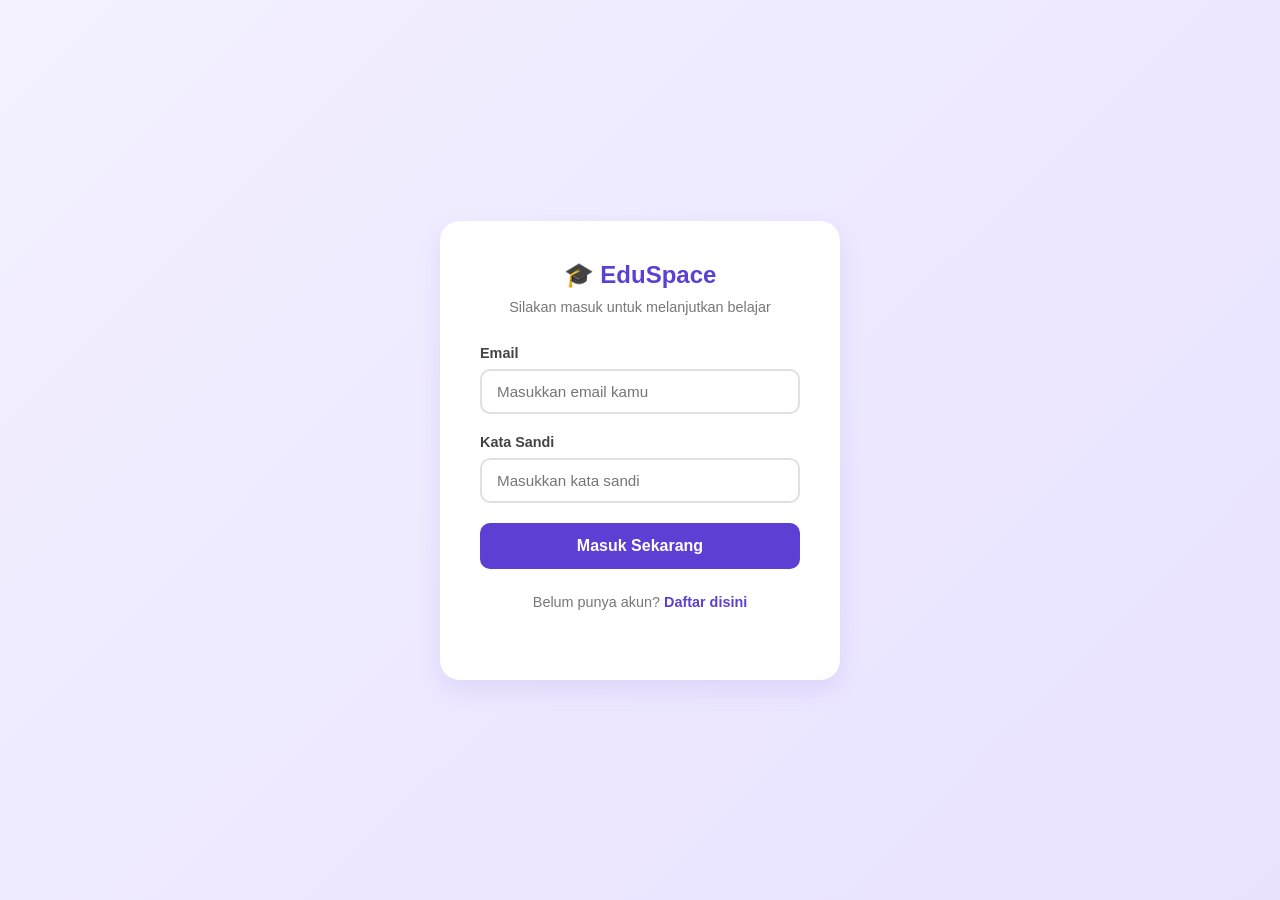
==== login.html @ 8099bd22 "menambahkan halaman landing dan login" ====
<!DOCTYPE html>
<html lang="id">
<head>
    <meta charset="UTF-8">
    <meta name="viewport" content="width=device-width, initial-scale=1.0">
    <title>Masuk ke EduSpace</title>
    <style>
        * {
            margin: 0;
            padding: 0;
            box-sizing: border-box;
            font-family: 'Segoe UI', Tahoma, Geneva, Verdana, sans-serif;
        }

        body {
            background: linear-gradient(135deg, #f3f0ff, #e8e2ff);
            height: 100vh;
            display: flex;
            justify-content: center;
            align-items: center;
            padding: 20px;
        }

        .login-container {
            background-color: #ffffff;
            padding: 40px;
            border-radius: 20px;
            box-shadow: 0 10px 25px rgba(93, 63, 211, 0.1);
            width: 100%;
            max-width: 400px;
            text-align: center;
        }

        .login-container h2 {
            color: #5d3fd3;
            margin-bottom: 10px;
            font-weight: 700;
        }

        .login-container p {
            color: #777;
            font-size: 0.9rem;
            margin-bottom: 30px;
        }

        .form-group {
            text-align: left;
            margin-bottom: 20px;
        }

        .form-group label {
            display: block;
            margin-bottom: 8px;
            color: #444;
            font-size: 0.9rem;
            font-weight: 600;
        }

        .form-group input {
            width: 100%;
            padding: 12px 15px;
            border: 2px solid #e0e0e0;
            border-radius: 10px;
            outline: none;
            font-size: 0.95rem;
            transition: border-color 0.3s;
        }

        .form-group input:focus {
            border-color: #5d3fd3;
        }

        .btn-submit {
            width: 100%;
            background-color: #5d3fd3;
            color: white;
            border: none;
            padding: 14px;
            border-radius: 10px;
            font-size: 1rem;
            font-weight: bold;
            cursor: pointer;
            transition: background 0.3s;
            margin-top: 10px;
            display: block;
            text-decoration: none;
        }

        .btn-submit:hover {
            background-color: #4b32b3;
        }

        .footer-links {
            margin-top: 25px;
            font-size: 0.85rem;
            color: #666;
        }

        .footer-links a {
            color: #5d3fd3;
            text-decoration: none;
            font-weight: 600;
        }

        .footer-links a:hover {
            text-decoration: underline;
        }
    </style>
</head>
<body>

    <div class="login-container">
        <h2>🎓 EduSpace</h2>
        <p>Silakan masuk untuk melanjutkan belajar</p>
        
        <form action="main.html">
            <div class="form-group">
                <label for="email">Email</label>
                <input type="email" id="email" placeholder="Masukkan email kamu" required>
            </div>
            
            <div class="form-group">
                <label for="password">Kata Sandi</label>
                <input type="password" id="password" placeholder="Masukkan kata sandi" required>
            </div>

            <button type="submit" class="btn-submit">Masuk Sekarang</button>
        </form>

        <div class="footer-links">
            <p>Belum punya akun? <a href="#">Daftar disini</a></p>
        </div>
    </div>

</body>
</html>
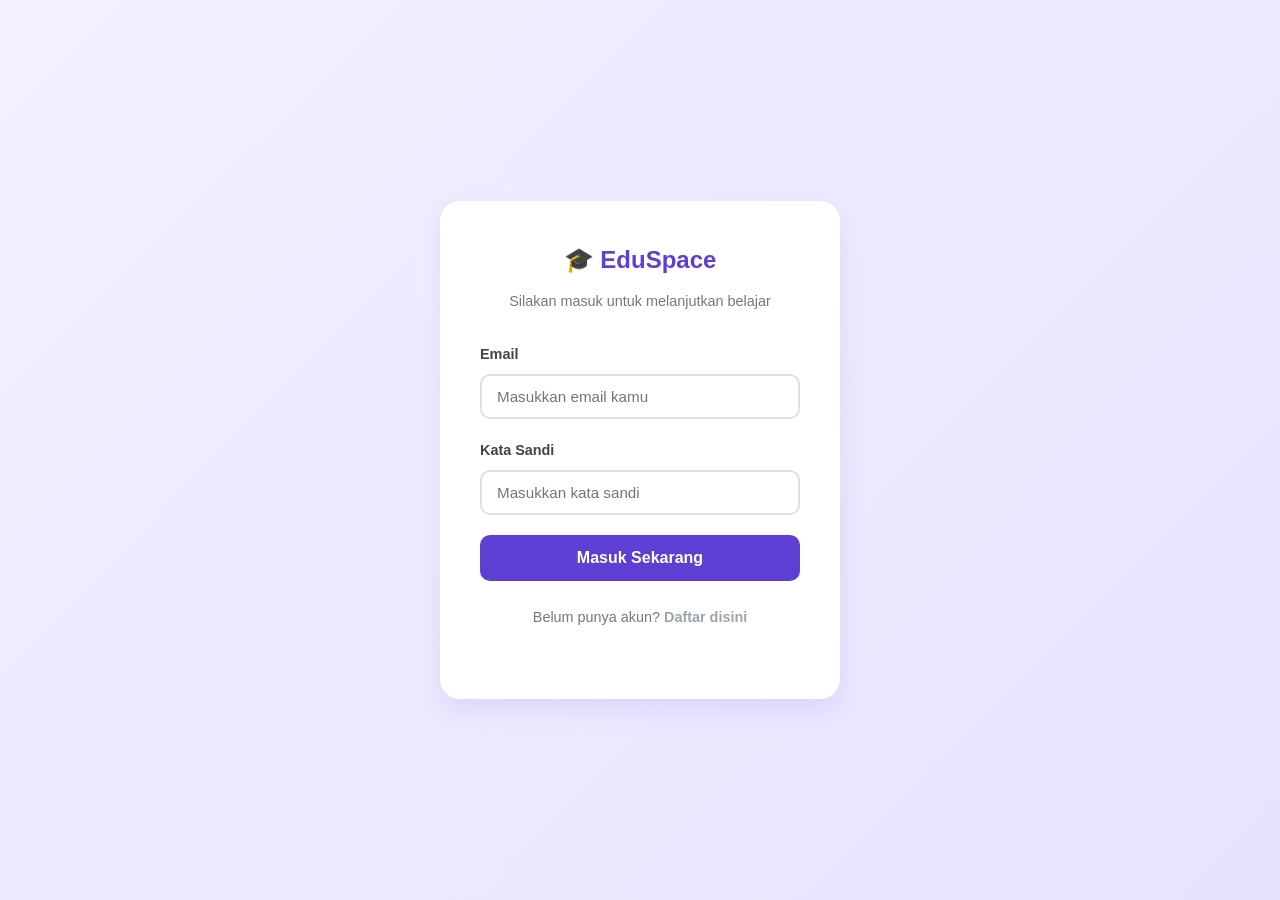
==== commit d9729b33: "ngeluarin css & rename class" ====
--- a/login.html
+++ b/login.html
@@ -4,110 +4,9 @@
     <meta charset="UTF-8">
     <meta name="viewport" content="width=device-width, initial-scale=1.0">
     <title>Masuk ke EduSpace</title>
-    <style>
-        * {
-            margin: 0;
-            padding: 0;
-            box-sizing: border-box;
-            font-family: 'Segoe UI', Tahoma, Geneva, Verdana, sans-serif;
-        }
-
-        body {
-            background: linear-gradient(135deg, #f3f0ff, #e8e2ff);
-            height: 100vh;
-            display: flex;
-            justify-content: center;
-            align-items: center;
-            padding: 20px;
-        }
-
-        .login-container {
-            background-color: #ffffff;
-            padding: 40px;
-            border-radius: 20px;
-            box-shadow: 0 10px 25px rgba(93, 63, 211, 0.1);
-            width: 100%;
-            max-width: 400px;
-            text-align: center;
-        }
-
-        .login-container h2 {
-            color: #5d3fd3;
-            margin-bottom: 10px;
-            font-weight: 700;
-        }
-
-        .login-container p {
-            color: #777;
-            font-size: 0.9rem;
-            margin-bottom: 30px;
-        }
-
-        .form-group {
-            text-align: left;
-            margin-bottom: 20px;
-        }
-
-        .form-group label {
-            display: block;
-            margin-bottom: 8px;
-            color: #444;
-            font-size: 0.9rem;
-            font-weight: 600;
-        }
-
-        .form-group input {
-            width: 100%;
-            padding: 12px 15px;
-            border: 2px solid #e0e0e0;
-            border-radius: 10px;
-            outline: none;
-            font-size: 0.95rem;
-            transition: border-color 0.3s;
-        }
-
-        .form-group input:focus {
-            border-color: #5d3fd3;
-        }
-
-        .btn-submit {
-            width: 100%;
-            background-color: #5d3fd3;
-            color: white;
-            border: none;
-            padding: 14px;
-            border-radius: 10px;
-            font-size: 1rem;
-            font-weight: bold;
-            cursor: pointer;
-            transition: background 0.3s;
-            margin-top: 10px;
-            display: block;
-            text-decoration: none;
-        }
-
-        .btn-submit:hover {
-            background-color: #4b32b3;
-        }
-
-        .footer-links {
-            margin-top: 25px;
-            font-size: 0.85rem;
-            color: #666;
-        }
-
-        .footer-links a {
-            color: #5d3fd3;
-            text-decoration: none;
-            font-weight: 600;
-        }
-
-        .footer-links a:hover {
-            text-decoration: underline;
-        }
-    </style>
+    <link rel="stylesheet" href="style.css">
 </head>
-<body>
+<body class="login-page-body">
 
     <div class="login-container">
         <h2>🎓 EduSpace</h2>
@@ -132,5 +31,6 @@
         </div>
     </div>
 
+    <script src="index.js"></script>
 </body>
 </html>
--- a/style.css
+++ b/style.css
@@ -0,0 +1,1062 @@
+/* ==========================================
+   GLOBAL RESET & VARIABLES
+   ========================================== */
+* {
+    margin: 0;
+    padding: 0;
+    box-sizing: border-box;
+}
+
+:root {
+    --primary: #4F46E5;
+    --primary-dark: #4338CA;
+    --secondary: #10B981;
+    --accent: #F59E0B;
+    --dark: #1F2937;
+    --light: #F9FAFB;
+    --gray: #6B7280;
+    --gradient: linear-gradient(135deg, #4F46E5 0%, #7C3AED 100%);
+}
+
+html {
+    scroll-behavior: smooth;
+}
+
+body {
+    font-family: 'Poppins', sans-serif;
+    line-height: 1.6;
+    color: var(--dark);
+    overflow-x: hidden;
+    background-color: #f8f9fa;
+}
+
+/* ==========================================
+   LANDING PAGE STYLES (index.html)
+   ========================================== */
+.landing-nav {
+    display: flex;
+    justify-content: space-between;
+    align-items: center;
+    padding: 20px 8%;
+    background-color: #ffffff;
+    box-shadow: 0 2px 10px rgba(0, 0, 0, 0.05);
+}
+
+.landing-logo {
+    font-size: 24px;
+    font-weight: bold;
+    color: #5d3fd3;
+    display: flex;
+    align-items: center;
+    gap: 10px;
+    text-decoration: none;
+}
+
+.btn-login-landing {
+    background-color: #5d3fd3;
+    color: white;
+    padding: 10px 25px;
+    border-radius: 25px;
+    text-decoration: none;
+    font-weight: 600;
+    transition: background 0.3s;
+}
+
+.btn-login-landing:hover {
+    background-color: #4b32b3;
+}
+
+.landing-hero {
+    background: linear-gradient(135deg, #7a5cf0, #5d3fd3);
+    color: white;
+    text-align: center;
+    padding: 80px 20px;
+    border-bottom-left-radius: 50px;
+    border-bottom-right-radius: 50px;
+}
+
+.landing-hero h1 {
+    font-size: 3rem;
+    margin-bottom: 20px;
+    font-weight: 700;
+}
+
+.landing-hero p {
+    font-size: 1.2rem;
+    margin-bottom: 35px;
+    opacity: 0.9;
+    max-width: 600px;
+    margin-left: auto;
+    margin-right: auto;
+}
+
+.btn-cta-landing {
+    background-color: #ffffff;
+    color: #5d3fd3;
+    padding: 15px 40px;
+    border-radius: 30px;
+    text-decoration: none;
+    font-weight: bold;
+    font-size: 1.1rem;
+    box-shadow: 0 4px 15px rgba(0, 0, 0, 0.15);
+    transition: transform 0.2s, box-shadow 0.2s;
+    display: inline-block;
+}
+
+.btn-cta-landing:hover {
+    transform: translateY(-2px);
+    box-shadow: 0 6px 20px rgba(0, 0, 0, 0.2);
+}
+
+.landing-features {
+    padding: 50px 8%;
+    text-align: center;
+}
+
+.landing-features h2 {
+    color: #5d3fd3;
+    margin-bottom: 30px;
+    font-size: 1.8rem;
+}
+
+.landing-grid {
+    display: grid;
+    grid-template-columns: repeat(auto-fit, minmax(250px, 1fr));
+    gap: 30px;
+}
+
+.landing-card {
+    background: white;
+    padding: 25px;
+    border-radius: 15px;
+    box-shadow: 0 5px 15px rgba(0,0,0,0.05);
+    text-align: left;
+}
+
+.landing-card h3 {
+    color: #333;
+    margin-bottom: 10px;
+}
+
+.landing-card p {
+    color: #666;
+    font-size: 0.95rem;
+    line-height: 1.5;
+}
+
+
+/* ==========================================
+   LOGIN PAGE STYLES (login.html)
+   ========================================== */
+body.login-page-body {
+    background: linear-gradient(135deg, #f3f0ff, #e8e2ff);
+    height: 100vh;
+    display: flex;
+    justify-content: center;
+    align-items: center;
+    padding: 20px;
+}
+
+.login-container {
+    background-color: #ffffff;
+    padding: 40px;
+    border-radius: 20px;
+    box-shadow: 0 10px 25px rgba(93, 63, 211, 0.1);
+    width: 100%;
+    max-width: 400px;
+    text-align: center;
+}
+
+.login-container h2 {
+    color: #5d3fd3;
+    margin-bottom: 10px;
+    font-weight: 700;
+}
+
+.login-container p {
+    color: #777;
+    font-size: 0.9rem;
+    margin-bottom: 30px;
+}
+
+.login-container .form-group {
+    text-align: left;
+    margin-bottom: 20px;
+}
+
+.login-container .form-group label {
+    display: block;
+    margin-bottom: 8px;
+    color: #444;
+    font-size: 0.9rem;
+    font-weight: 600;
+}
+
+.login-container .form-group input {
+    width: 100%;
+    padding: 12px 15px;
+    border: 2px solid #e0e0e0;
+    border-radius: 10px;
+    outline: none;
+    font-size: 0.95rem;
+    transition: border-color 0.3s;
+}
+
+.login-container .form-group input:focus {
+    border-color: #5d3fd3;
+}
+
+.btn-submit {
+    width: 100%;
+    background-color: #5d3fd3;
+    color: white;
+    border: none;
+    padding: 14px;
+    border-radius: 10px;
+    font-size: 1rem;
+    font-weight: bold;
+    cursor: pointer;
+    transition: background 0.3s;
+    margin-top: 10px;
+    display: block;
+    text-decoration: none;
+}
+
+.btn-submit:hover {
+    background-color: #4b32b3;
+}
+
+.footer-links {
+    margin-top: 25px;
+    font-size: 0.85rem;
+    color: #666;
+}
+
+.footer-links a {
+    color: #5d3fd3;
+    text-decoration: none;
+    font-weight: 600;
+}
+
+.footer-links a:hover {
+    text-decoration: underline;
+}
+
+
+/* ==========================================
+   MAIN DASHBOARD STYLES (main.html)
+   ========================================== */
+.navbar {
+    position: fixed;
+    top: 0;
+    left: 0;
+    right: 0;
+    background: rgba(255, 255, 255, 0.95);
+    backdrop-filter: blur(10px);
+    padding: 1rem 5%;
+    display: flex;
+    justify-content: space-between;
+    align-items: center;
+    z-index: 1000;
+    box-shadow: 0 2px 20px rgba(0, 0, 0, 0.1);
+    transition: all 0.3s ease;
+}
+
+.logo {
+    font-size: 1.8rem;
+    font-weight: 700;
+    color: var(--primary);
+    text-decoration: none;
+    display: flex;
+    align-items: center;
+    gap: 0.5rem;
+}
+
+.logo i {
+    font-size: 2rem;
+}
+
+.nav-links {
+    display: flex;
+    list-style: none;
+    gap: 2rem;
+}
+
+.nav-links a {
+    text-decoration: none;
+    color: var(--dark);
+    font-weight: 500;
+    transition: color 0.3s;
+    position: relative;
+}
+
+.nav-links a::after {
+    content: '';
+    position: absolute;
+    bottom: -5px;
+    left: 0;
+    width: 0;
+    height: 2px;
+    background: var(--primary);
+    transition: width 0.3s;
+}
+
+.nav-links a:hover::after {
+    width: 100%;
+}
+
+.nav-links a:hover {
+    color: var(--primary);
+}
+
+.hamburger {
+    display: none;
+    flex-direction: column;
+    cursor: pointer;
+    gap: 5px;
+}
+
+.hamburger span {
+    width: 25px;
+    height: 3px;
+    background: var(--dark);
+    transition: all 0.3s;
+}
+
+.hero {
+    min-height: 100vh;
+    display: flex;
+    align-items: center;
+    justify-content: center;
+    background: var(--gradient);
+    position: relative;
+    overflow: hidden;
+    padding: 100px 5% 50px;
+}
+
+.hero::before {
+    content: '';
+    position: absolute;
+    top: -50%;
+    right: -20%;
+    width: 800px;
+    height: 800px;
+    background: rgba(255, 255, 255, 0.1);
+    border-radius: 50%;
+}
+
+.hero::after {
+    content: '';
+    position: absolute;
+    bottom: -30%;
+    left: -10%;
+    width: 600px;
+    height: 600px;
+    background: rgba(255, 255, 255, 0.05);
+    border-radius: 50%;
+}
+
+.hero-content {
+    text-align: center;
+    color: white;
+    position: relative;
+    z-index: 1;
+    max-width: 800px;
+}
+
+.hero h1 {
+    font-size: 3.5rem;
+    font-weight: 700;
+    margin-bottom: 1.5rem;
+    animation: fadeInUp 1s ease;
+}
+
+.hero p {
+    font-size: 1.3rem;
+    margin-bottom: 2.5rem;
+    opacity: 0.9;
+    animation: fadeInUp 1s ease 0.2s both;
+}
+
+.btn {
+    display: inline-block;
+    padding: 1rem 2.5rem;
+    border-radius: 50px;
+    text-decoration: none;
+    font-weight: 600;
+    transition: all 0.3s;
+    cursor: pointer;
+    border: none;
+    font-size: 1rem;
+}
+
+.btn-primary {
+    background: white;
+    color: var(--primary);
+    box-shadow: 0 10px 30px rgba(0, 0, 0, 0.2);
+}
+
+.btn-primary:hover {
+    transform: translateY(-3px);
+    box-shadow: 0 15px 40px rgba(0, 0, 0, 0.3);
+}
+
+.btn-secondary {
+    background: var(--primary);
+    color: white;
+}
+
+.btn-secondary:hover {
+    background: var(--primary-dark);
+    transform: translateY(-3px);
+}
+
+.floating-icons {
+    position: absolute;
+    width: 100%;
+    height: 100%;
+    top: 0;
+    left: 0;
+    overflow: hidden;
+    z-index: 0;
+}
+
+.floating-icons i {
+    position: absolute;
+    font-size: 2rem;
+    color: rgba(255, 255, 255, 0.15);
+    animation: float 6s ease-in-out infinite;
+}
+
+.floating-icons i:nth-child(1) { top: 20%; left: 10%; animation-delay: 0s; }
+.floating-icons i:nth-child(2) { top: 60%; left: 5%; animation-delay: 1s; }
+.floating-icons i:nth-child(3) { top: 30%; right: 10%; animation-delay: 2s; }
+.floating-icons i:nth-child(4) { top: 70%; right: 15%; animation-delay: 3s; }
+.floating-icons i:nth-child(5) { top: 15%; right: 30%; animation-delay: 4s; }
+.floating-icons i:nth-child(6) { bottom: 20%; left: 20%; animation-delay: 5s; }
+
+@keyframes float {
+    0%, 100% { transform: translateY(0px) rotate(0deg); }
+    50% { transform: translateY(-20px) rotate(10deg); }
+}
+
+@keyframes fadeInUp {
+    from {
+        opacity: 0;
+        transform: translateY(30px);
+    }
+    to {
+        opacity: 1;
+        transform: translateY(0);
+    }
+}
+
+section {
+    padding: 100px 5%;
+}
+
+.section-title {
+    text-align: center;
+    margin-bottom: 4rem;
+}
+
+.section-title h2 {
+    font-size: 2.5rem;
+    color: var(--dark);
+    margin-bottom: 1rem;
+    position: relative;
+    display: inline-block;
+}
+
+.section-title h2::after {
+    content: '';
+    position: absolute;
+    bottom: -10px;
+    left: 50%;
+    transform: translateX(-50%);
+    width: 60px;
+    height: 4px;
+    background: var(--primary);
+    border-radius: 2px;
+}
+
+.section-title p {
+    color: var(--gray);
+    font-size: 1.1rem;
+    max-width: 600px;
+    margin: 0 auto;
+}
+
+.about {
+    background: var(--light);
+}
+
+.about-container {
+    display: grid;
+    grid-template-columns: 1fr 1fr;
+    gap: 4rem;
+    align-items: center;
+    max-width: 1200px;
+    margin: 0 auto;
+}
+
+.about-image {
+    position: relative;
+}
+
+.about-image img {
+    width: 100%;
+    border-radius: 20px;
+    box-shadow: 0 20px 50px rgba(0, 0, 0, 0.1);
+}
+
+.about-image::before {
+    content: '';
+    position: absolute;
+    top: -20px;
+    left: -20px;
+    width: 100%;
+    height: 100%;
+    border: 3px solid var(--primary);
+    border-radius: 20px;
+    z-index: -1;
+}
+
+.about-content h3 {
+    font-size: 2rem;
+    color: var(--dark);
+    margin-bottom: 1.5rem;
+}
+
+.about-content p {
+    color: var(--gray);
+    margin-bottom: 1.5rem;
+    line-height: 1.8;
+}
+
+.vision-mission {
+    display: grid;
+    grid-template-columns: 1fr 1fr;
+    gap: 1.5rem;
+    margin-top: 2rem;
+}
+
+.vm-card {
+    background: white;
+    padding: 1.5rem;
+    border-radius: 15px;
+    box-shadow: 0 5px 20px rgba(0, 0, 0, 0.05);
+}
+
+.vm-card h4 {
+    color: var(--primary);
+    margin-bottom: 0.5rem;
+    display: flex;
+    align-items: center;
+    gap: 0.5rem;
+}
+
+.vm-card p {
+    color: var(--gray);
+    font-size: 0.95rem;
+    margin-bottom: 0;
+}
+
+.courses {
+    background: white;
+}
+
+.courses-grid {
+    display: grid;
+    grid-template-columns: repeat(auto-fit, minmax(280px, 1fr));
+    gap: 2rem;
+    max-width: 1200px;
+    margin: 0 auto;
+}
+
+.course-card {
+    background: white;
+    border-radius: 20px;
+    overflow: hidden;
+    box-shadow: 0 10px 40px rgba(0, 0, 0, 0.1);
+    transition: all 0.3s;
+    position: relative;
+}
+
+.course-card:hover {
+    transform: translateY(-10px);
+    box-shadow: 0 20px 50px rgba(0, 0, 0, 0.15);
+}
+
+.course-icon {
+    height: 180px;
+    display: flex;
+    align-items: center;
+    justify-content: center;
+    font-size: 4rem;
+    color: white;
+}
+
+.course-card:nth-child(1) .course-icon { background: linear-gradient(135deg, #667eea 0%, #764ba2 100%); }
+.course-card:nth-child(2) .course-icon { background: linear-gradient(135deg, #f093fb 0%, #f5576c 100%); }
+.course-card:nth-child(3) .course-icon { background: linear-gradient(135deg, #4facfe 0%, #00f2fe 100%); }
+.course-card:nth-child(4) .course-icon { background: linear-gradient(135deg, #43e97b 0%, #38f9d7 100%); }
+
+.course-content {
+    padding: 1.5rem;
+}
+
+.course-content h3 {
+    font-size: 1.3rem;
+    color: var(--dark);
+    margin-bottom: 0.5rem;
+}
+
+.course-content p {
+    color: var(--gray);
+    font-size: 0.95rem;
+    margin-bottom: 1rem;
+}
+
+.course-meta {
+    display: flex;
+    justify-content: space-between;
+    align-items: center;
+    padding-top: 1rem;
+    border-top: 1px solid #eee;
+}
+
+.course-meta span {
+    display: flex;
+    align-items: center;
+    gap: 0.3rem;
+    color: var(--gray);
+    font-size: 0.85rem;
+}
+
+.course-meta i {
+    color: var(--accent);
+}
+
+.tutors {
+    background: var(--light);
+}
+
+.tutors-grid {
+    display: grid;
+    grid-template-columns: repeat(auto-fit, minmax(280px, 1fr));
+    gap: 2rem;
+    max-width: 1200px;
+    margin: 0 auto;
+}
+
+.tutor-card {
+    background: white;
+    border-radius: 20px;
+    padding: 2rem;
+    text-align: center;
+    box-shadow: 0 10px 40px rgba(0, 0, 0, 0.05);
+    transition: all 0.3s;
+}
+
+.tutor-card:hover {
+    transform: translateY(-10px);
+    box-shadow: 0 20px 50px rgba(0, 0, 0, 0.1);
+}
+
+.tutor-image {
+    width: 120px;
+    height: 120px;
+    border-radius: 50%;
+    margin: 0 auto 1.5rem;
+    overflow: hidden;
+    border: 4px solid var(--primary);
+    padding: 4px;
+}
+
+.tutor-image img {
+    width: 100%;
+    height: 100%;
+    object-fit: cover;
+    border-radius: 50%;
+}
+
+.tutor-card h3 {
+    font-size: 1.2rem;
+    color: var(--dark);
+    margin-bottom: 0.3rem;
+}
+
+.tutor-card .specialty {
+    color: var(--primary);
+    font-weight: 500;
+    font-size: 0.9rem;
+    margin-bottom: 1rem;
+}
+
+.tutor-card p {
+    color: var(--gray);
+    font-size: 0.9rem;
+    margin-bottom: 1.5rem;
+}
+
+.tutor-social {
+    display: flex;
+    justify-content: center;
+    gap: 1rem;
+}
+
+.tutor-social a {
+    width: 40px;
+    height: 40px;
+    border-radius: 50%;
+    background: var(--light);
+    display: flex;
+    align-items: center;
+    justify-content: center;
+    color: var(--gray);
+    transition: all 0.3s;
+}
+
+.tutor-social a:hover {
+    background: var(--primary);
+    color: white;
+}
+
+.testimonials {
+    background: var(--gradient);
+    color: white;
+}
+
+.testimonials .section-title h2 {
+    color: white;
+}
+
+.testimonials .section-title h2::after {
+    background: white;
+}
+
+.testimonials .section-title p {
+    color: rgba(255, 255, 255, 0.8);
+}
+
+.testimonials-grid {
+    display: grid;
+    grid-template-columns: repeat(auto-fit, minmax(350px, 1fr));
+    gap: 2rem;
+    max-width: 1200px;
+    margin: 0 auto;
+}
+
+.testimonial-card {
+    background: rgba(255, 255, 255, 0.1);
+    backdrop-filter: blur(10px);
+    border-radius: 20px;
+    padding: 2rem;
+    position: relative;
+}
+
+.testimonial-card::before {
+    content: '"';
+    position: absolute;
+    top: 20px;
+    left: 20px;
+    font-size: 5rem;
+    color: rgba(255, 255, 255, 0.2);
+    font-family: Georgia, serif;
+    line-height: 1;
+}
+
+.testimonial-content {
+    position: relative;
+    z-index: 1;
+}
+
+.testimonial-content p {
+    font-size: 1rem;
+    line-height: 1.8;
+    margin-bottom: 1.5rem;
+    font-style: italic;
+}
+
+.testimonial-author {
+    display: flex;
+    align-items: center;
+    gap: 1rem;
+}
+
+.testimonial-author img {
+    width: 50px;
+    height: 50px;
+    border-radius: 50%;
+    object-fit: cover;
+}
+
+.testimonial-author .author-info h4 {
+    font-size: 1rem;
+    margin-bottom: 0.2rem;
+}
+
+.testimonial-author .author-info span {
+    font-size: 0.85rem;
+    opacity: 0.8;
+}
+
+.stars {
+    color: var(--accent);
+    margin-bottom: 1rem;
+}
+
+.contact {
+    background: white;
+}
+
+.contact-container {
+    display: grid;
+    grid-template-columns: 1fr 1fr;
+    gap: 4rem;
+    max-width: 1200px;
+    margin: 0 auto;
+}
+
+.contact-info h3 {
+    font-size: 1.8rem;
+    color: var(--dark);
+    margin-bottom: 1.5rem;
+}
+
+.contact-info p {
+    color: var(--gray);
+    margin-bottom: 2rem;
+}
+
+.contact-item {
+    display: flex;
+    align-items: flex-start;
+    gap: 1rem;
+    margin-bottom: 1.5rem;
+}
+
+.contact-item i {
+    width: 50px;
+    height: 50px;
+    background: var(--light);
+    border-radius: 50%;
+    display: flex;
+    align-items: center;
+    justify-content: center;
+    color: var(--primary);
+    font-size: 1.2rem;
+    flex-shrink: 0;
+}
+
+.contact-item-content h4 {
+    color: var(--dark);
+    margin-bottom: 0.3rem;
+}
+
+.contact-item-content p, 
+.contact-item-content a {
+    color: var(--gray);
+    text-decoration: none;
+    transition: color 0.3s;
+}
+
+.contact-item-content a:hover {
+    color: var(--primary);
+}
+
+.contact-form {
+    background: var(--light);
+    padding: 2.5rem;
+    border-radius: 20px;
+}
+
+.form-group {
+    margin-bottom: 1.5rem;
+}
+
+.form-group label {
+    display: block;
+    margin-bottom: 0.5rem;
+    color: var(--dark);
+    font-weight: 500;
+}
+
+.form-group input,
+.form-group textarea {
+    width: 100%;
+    padding: 1rem;
+    border: 2px solid #e5e7eb;
+    border-radius: 10px;
+    font-family: inherit;
+    font-size: 1rem;
+    transition: border-color 0.3s;
+}
+
+.form-group input:focus,
+.form-group textarea:focus {
+    outline: none;
+    border-color: var(--primary);
+}
+
+.form-group textarea {
+    resize: vertical;
+    min-height: 120px;
+}
+
+footer {
+    background: var(--dark);
+    color: white;
+    padding: 4rem 5% 2rem;
+}
+
+.footer-container {
+    display: grid;
+    grid-template-columns: 2fr 1fr 1fr 1fr;
+    gap: 3rem;
+    max-width: 1200px;
+    margin: 0 auto;
+}
+
+.footer-about h3 {
+    font-size: 1.5rem;
+    margin-bottom: 1rem;
+    display: flex;
+    align-items: center;
+    gap: 0.5rem;
+}
+
+.footer-about p {
+    color: #9CA3AF;
+    line-height: 1.8;
+}
+
+.footer-links h4 {
+    font-size: 1.1rem;
+    margin-bottom: 1.5rem;
+}
+
+.footer-links ul {
+    list-style: none;
+}
+
+.footer-links li {
+    margin-bottom: 0.8rem;
+}
+
+.footer-links a {
+    color: #9CA3AF;
+    text-decoration: none;
+    transition: color 0.3s;
+}
+
+.footer-links a:hover {
+    color: var(--primary);
+}
+
+.footer-social {
+    display: flex;
+    gap: 1rem;
+    margin-top: 1.5rem;
+}
+
+.footer-social a {
+    width: 45px;
+    height: 45px;
+    border-radius: 50%;
+    background: rgba(255, 255, 255, 0.1);
+    display: flex;
+    align-items: center;
+    justify-content: center;
+    color: white;
+    transition: all 0.3s;
+}
+
+.footer-social a:hover {
+    background: var(--primary);
+    transform: translateY(-3px);
+}
+
+.footer-bottom {
+    text-align: center;
+    padding-top: 2rem;
+    margin-top: 3rem;
+    border-top: 1px solid rgba(255, 255, 255, 0.1);
+    color: #9CA3AF;
+}
+
+.stats {
+    background: white;
+    padding: 50px 5%;
+}
+
+.stats-container {
+    display: grid;
+    grid-template-columns: repeat(4, 1fr);
+    gap: 2rem;
+    max-width: 1000px;
+    margin: 0 auto;
+}
+
+.stat-item {
+    text-align: center;
+}
+
+.stat-item i {
+    font-size: 2.5rem;
+    color: var(--primary);
+    margin-bottom: 1rem;
+}
+
+.stat-item h3 {
+    font-size: 2.5rem;
+    color: var(--dark);
+    margin-bottom: 0.5rem;
+}
+
+.stat-item p {
+    color: var(--gray);
+}
+
+/* ==========================================
+   RESPONSIVE LAYOUT MEDIA QUERIES
+   ========================================== */
+@media (max-width: 992px) {
+    .about-container, .contact-container { grid-template-columns: 1fr; }
+    .about-image { order: -1; }
+    .footer-container { grid-template-columns: 1fr 1fr; }
+    .stats-container { grid-template-columns: repeat(2, 1fr); }
+}
+
+@media (max-width: 768px) {
+    .nav-links {
+        position: fixed;
+        top: 70px;
+        left: 0;
+        right: 0;
+        background: white;
+        flex-direction: column;
+        padding: 2rem;
+        gap: 1.5rem;
+        transform: translateX(-100%);
+        transition: transform 0.3s;
+        box-shadow: 0 10px 30px rgba(0, 0, 0, 0.1);
+    }
+    .nav-links.active { transform: translateX(0); }
+    .hamburger { display: flex; }
+    .hero h1, .landing-hero h1 { font-size: 2.5rem; }
+    .hero p, .landing-hero p { font-size: 1.1rem; }
+    .section-title h2 { font-size: 2rem; }
+    .vision-mission, .testimonials-grid { grid-template-columns: 1fr; }
+    .footer-container { grid-template-columns: 1fr; text-align: center; }
+    .footer-social { justify-content: center; }
+    .stats-container { grid-template-columns: 1fr 1fr; gap: 1.5rem; }
+    .stat-item h3 { font-size: 2rem; }
+}
+
+@media (max-width: 480px) {
+    .hero h1, .landing-hero h1 { font-size: 2rem; }
+    section { padding: 60px 5%; }
+    .courses-grid, .tutors-grid, .landing-grid { grid-template-columns: 1fr; }
+}
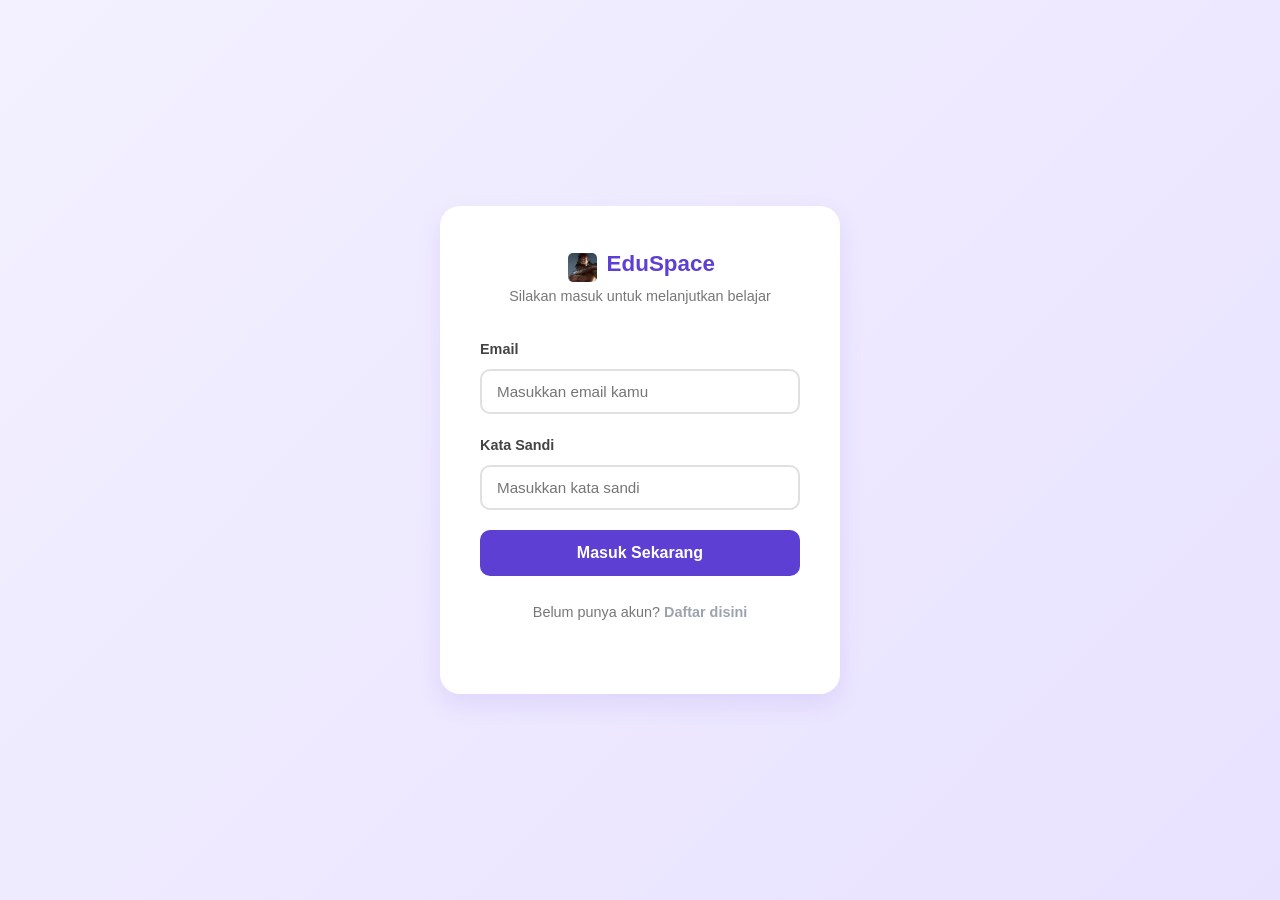
==== commit 5debed33: "ngerapiin code" ====
--- a/login.html
+++ b/login.html
@@ -8,8 +8,13 @@
 </head>
 <body class="login-page-body">
 
+    <div id="loader-wrapper">
+        <div class="loader"></div>
+    </div>
+    
     <div class="login-container">
-        <h2>🎓 EduSpace</h2>
+        <img src="logo.jpeg" class="logo-img">
+        <span class="logo-text">EduSpace</span>
         <p>Silakan masuk untuk melanjutkan belajar</p>
         
         <form action="main.html">
--- a/style.css
+++ b/style.css
@@ -1,6 +1,3 @@
-/* ==========================================
-   GLOBAL RESET & VARIABLES
-   ========================================== */
 * {
     margin: 0;
     padding: 0;
@@ -30,16 +27,52 @@
     background-color: #f8f9fa;
 }
 
-/* ==========================================
-   LANDING PAGE STYLES (index.html)
-   ========================================== */
-.landing-nav {
-    display: flex;
-    justify-content: space-between;
-    align-items: center;
-    padding: 20px 8%;
-    background-color: #ffffff;
-    box-shadow: 0 2px 10px rgba(0, 0, 0, 0.05);
+#loader-wrapper {
+    position: fixed;
+    top: 0;
+    left: 0;
+    width: 100%;
+    height: 100%;
+    background: #f8f9fa;
+    z-index: 9999;
+    display: flex;
+    justify-content: center;
+    align-items: center;
+    transition: opacity 0.5s ease, visibility 0.5s ease;
+}
+
+.loader {
+    border: 5px solid #e0e0e0;
+    border-top: 5px solid var(--primary);
+    border-radius: 50%;
+    width: 50px;
+    height: 50px;
+    animation: spin 1s linear infinite;
+}
+
+@keyframes spin {
+    0% { transform: rotate(0deg); }
+    100% { transform: rotate(360deg); }
+}
+
+.logo-img {
+    height: 35px;
+    width: 35px;
+    object-fit: contain;
+    border-radius: 8px;    
+    padding: 3px;          
+    background-color: #ffffff; 
+    max-width: 100%;
+    display: inline-block;
+    vertical-align: middle;
+}
+
+.logo-text {
+    font-size: 1.4rem;
+    font-weight: 700;
+    color: #5d3fd3;
+    margin-left: 2px;
+    text-decoration: none;
 }
 
 .landing-logo {
@@ -49,7 +82,73 @@
     display: flex;
     align-items: center;
     gap: 10px;
-    text-decoration: none;
+    text-decoration: none; 
+}
+
+.animate-slide-from-nav {
+    opacity: 0;
+    transform: translateY(-80px);
+    animation: slideFromNav 0.8s cubic-bezier(0.25, 1, 0.5, 1) forwards;
+}
+
+@keyframes slideFromNav {
+    to {
+        opacity: 1;
+        transform: translateY(0);
+    }
+}
+.animate-fade-down {
+    opacity: 0;
+    transform: translateY(-30px);
+    animation: fadeInDown 0.8s ease forwards;
+}
+
+.hero-delay {
+    animation-delay: 0.3s;
+}
+
+@keyframes fadeInDown {
+    to {
+        opacity: 1;
+        transform: translateY(0);
+    }
+}
+
+.animate-fade-up {
+    opacity: 0;
+    transform: translateY(30px);
+    transition: opacity 0.6s ease, transform 0.6s ease;
+}
+
+.animate-fade-up.is-visible {
+    opacity: 1;
+    transform: translateY(0);
+}
+
+.delay-title { transition-delay: 0s; }
+.delay-middle { transition-delay: 0.2s; }
+.delay-left { transition-delay: 0.4s; }
+.delay-right { transition-delay: 0.6s; }
+
+.landing-nav {
+    display: flex;
+    justify-content: space-between;
+    align-items: center;
+    padding: 20px 8%;
+    background-color: #ffffff; 
+    position: sticky;
+    top: 0;
+    z-index: 1000; 
+}
+
+.landing-nav::after {
+    content: '';
+    position: absolute;
+    bottom: 0;
+    left: 0;
+    width: 100%;
+    height: 1.5px;
+    background: linear-gradient(90deg, rgba(93,63,211,0) 0%, rgba(93,63,211,0.5) 50%, rgba(93,63,211,0) 100%);
 }
 
 .btn-login-landing {
@@ -73,6 +172,8 @@
     padding: 80px 20px;
     border-bottom-left-radius: 50px;
     border-bottom-right-radius: 50px;
+    position: relative;
+    z-index: 10; 
 }
 
 .landing-hero h1 {
@@ -144,10 +245,8 @@
     line-height: 1.5;
 }
 
-
-/* ==========================================
-   LOGIN PAGE STYLES (login.html)
-   ========================================== */
+/* login.html */
+
 body.login-page-body {
     background: linear-gradient(135deg, #f3f0ff, #e8e2ff);
     height: 100vh;
@@ -243,9 +342,7 @@
 }
 
 
-/* ==========================================
-   MAIN DASHBOARD STYLES (main.html)
-   ========================================== */
+/* main.html */
 .navbar {
     position: fixed;
     top: 0;
@@ -1019,9 +1116,6 @@
     color: var(--gray);
 }
 
-/* ==========================================
-   RESPONSIVE LAYOUT MEDIA QUERIES
-   ========================================== */
 @media (max-width: 992px) {
     .about-container, .contact-container { grid-template-columns: 1fr; }
     .about-image { order: -1; }
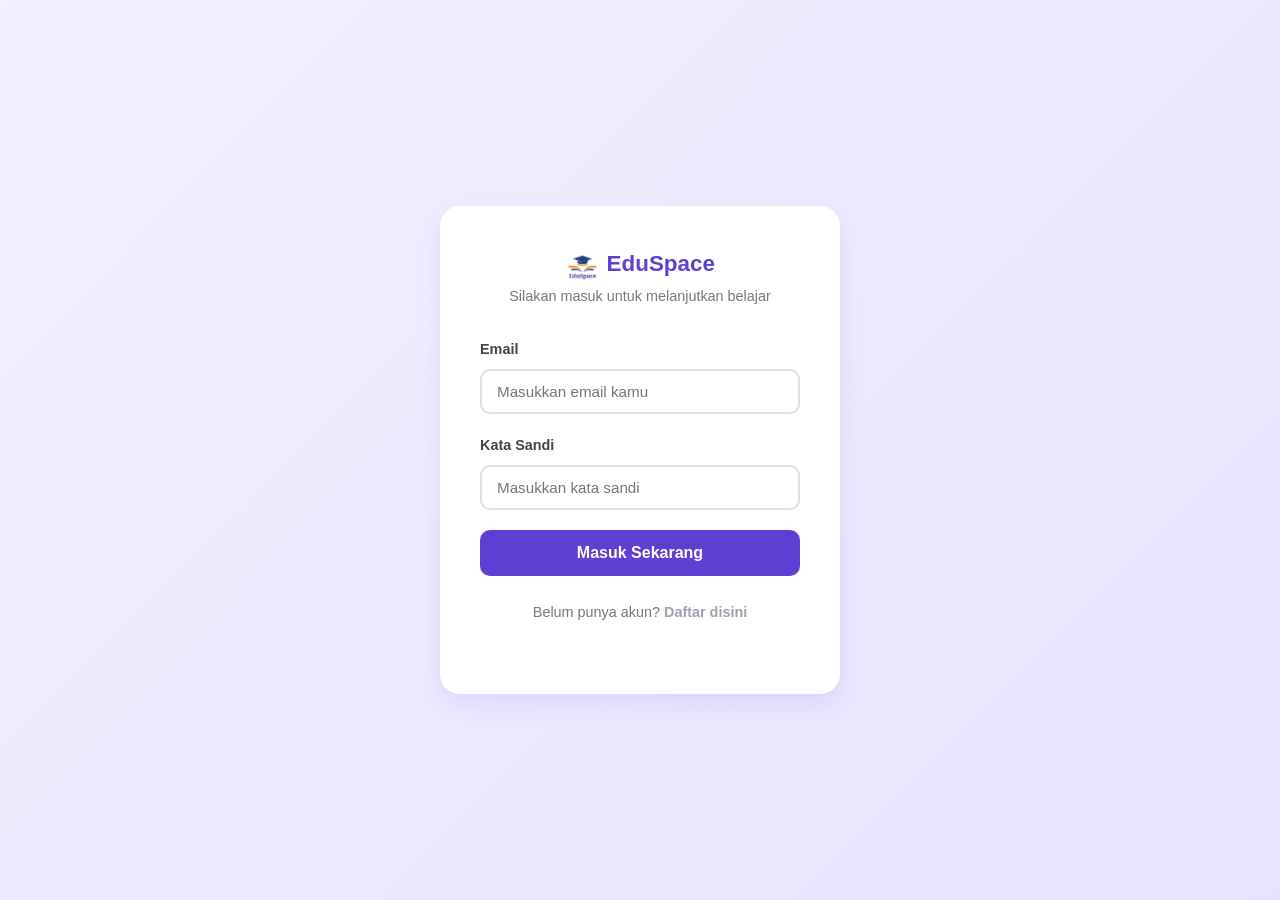
==== commit cc878c5d: "ganti logo" ====
--- a/login.html
+++ b/login.html
@@ -13,7 +13,7 @@
     </div>
     
     <div class="login-container">
-        <img src="logo.jpeg" class="logo-img">
+        <img src="logo.png" class="logo-img">
         <span class="logo-text">EduSpace</span>
         <p>Silakan masuk untuk melanjutkan belajar</p>
         
--- a/style.css
+++ b/style.css
@@ -59,7 +59,6 @@
     height: 35px;
     width: 35px;
     object-fit: contain;
-    border-radius: 8px;    
     padding: 3px;          
     background-color: #ffffff; 
     max-width: 100%;
